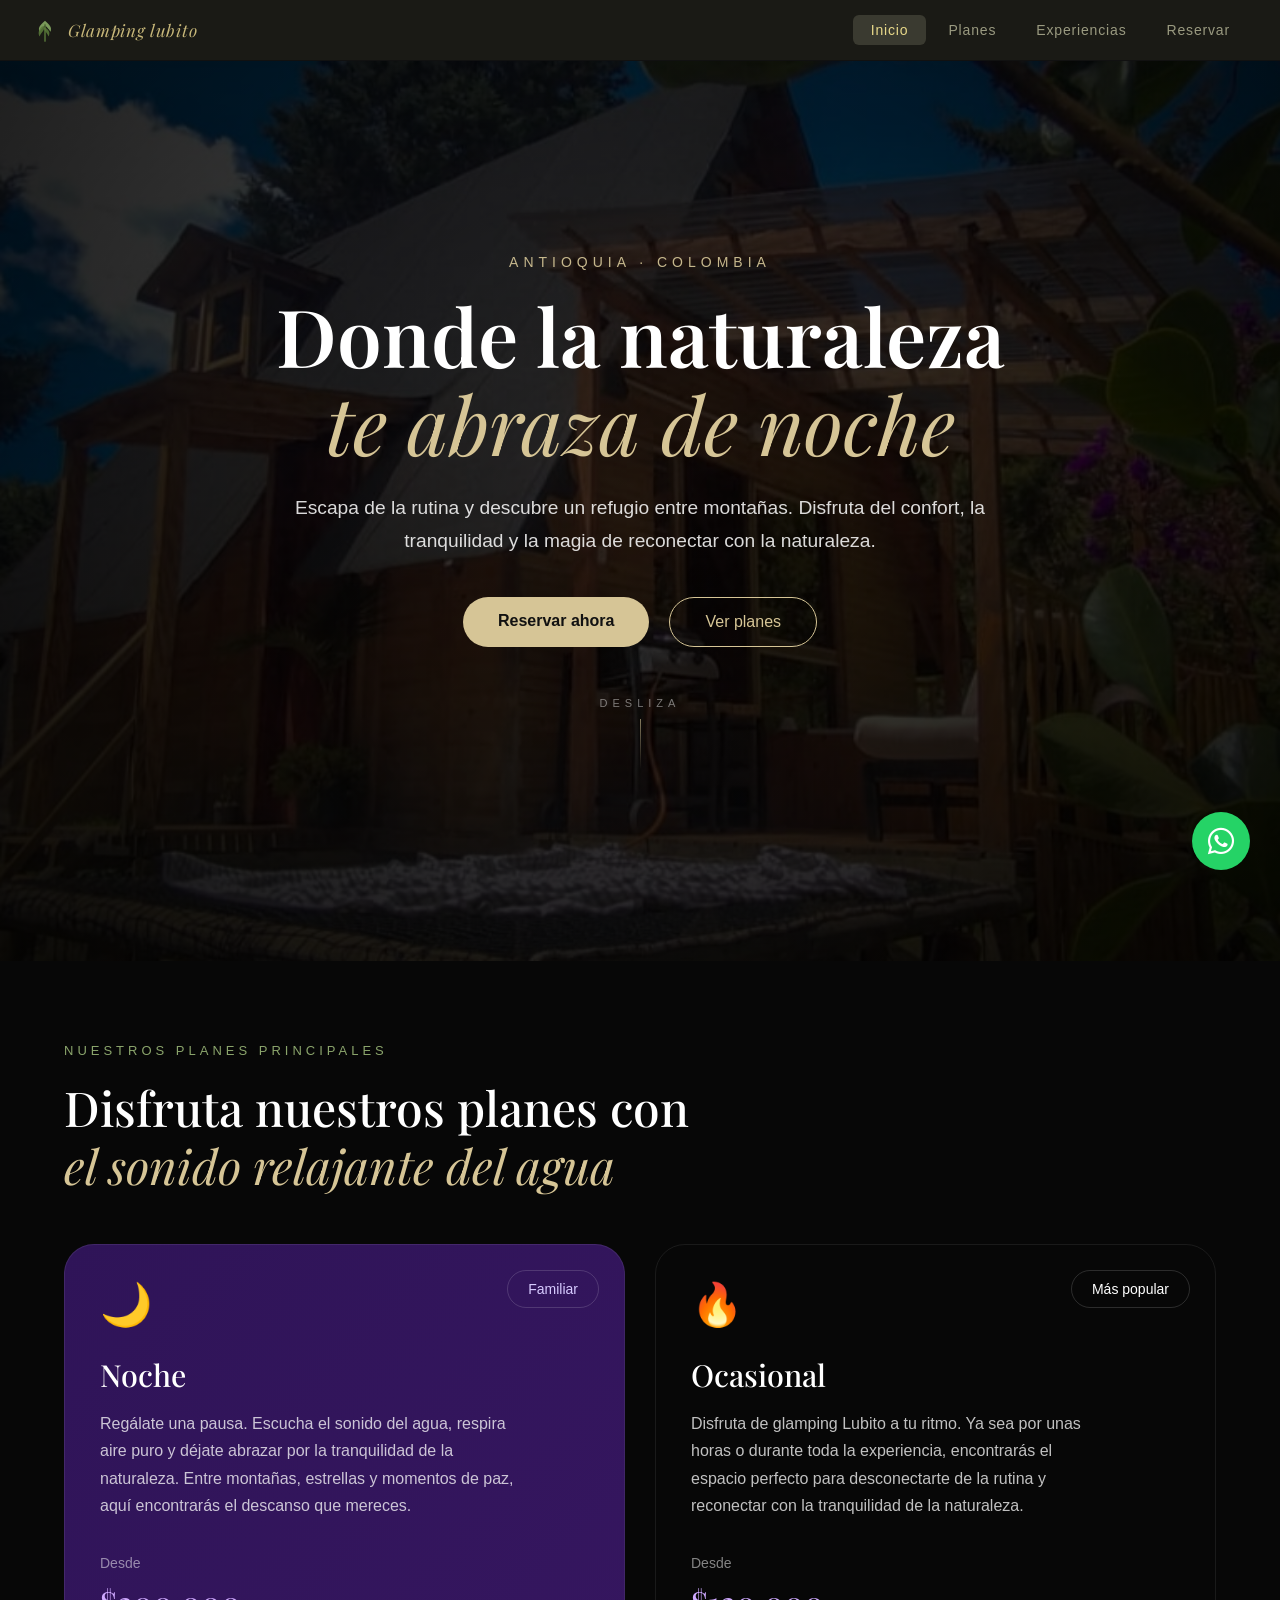
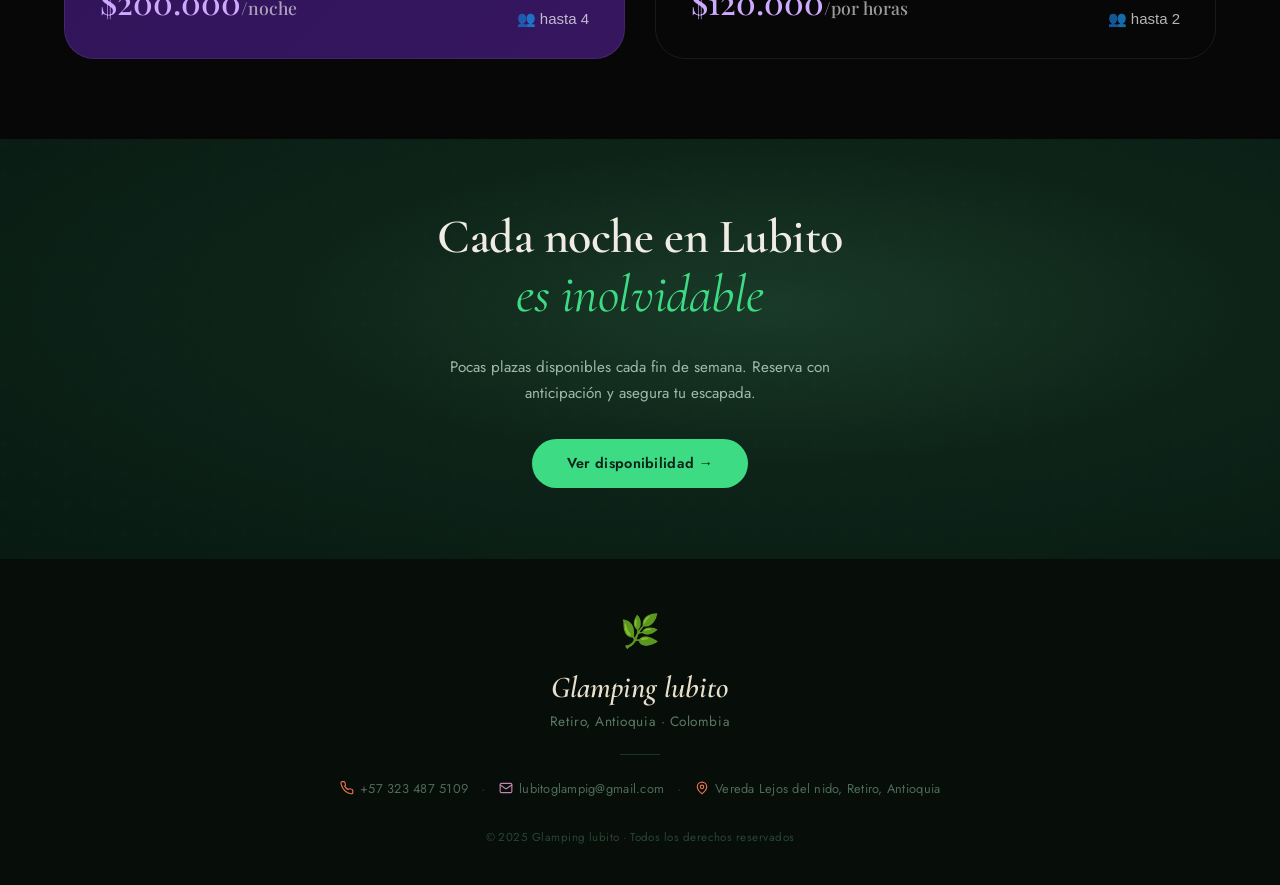
==== index.html @ c28bb659 "first commit" ====
<!DOCTYPE html>
<html lang="es">
<head>
    <meta charset="UTF-8">
    <meta name="viewport" content="width=device-width, initial-scale=1.0">
    <title>Glamping Lubito</title>
    <meta name="description" content="Glamping Lubito — Vive una experiencia única en medio del bosque en Retiro, Antioquia. Domos, cabañas y naturaleza a 40 minutos de Medellín.">
    <!--CSS-->
    <link rel="stylesheet" href="/Principal/style.css">
    <!---Favicon-->
    <link rel="icon" href="IMG/Logo.jpeg" type="image/x-icon">
    <!-- ICONOS -->
    <link rel="stylesheet"
        href="https://cdnjs.cloudflare.com/ajax/libs/font-awesome/6.5.1/css/all.min.css">
    <!-- FUENTES -->
    <link href="https://fonts.googleapis.com/css2?family=Playfair+Display:wght@400;500;600;700&family=Cormorant+Garamond:ital,wght@0,400;0,600;1,400;1,600&family=Jost:wght@400;600&display=swap" rel="stylesheet">
</head>
<body>
    <!-- NAVBAR -->
    <nav class="navbar">
        <a href="#" class="brand">
            <svg width="26" height="26" viewBox="0 0 28 28" fill="none" xmlns="http://www.w3.org/2000/svg">
                <path d="M14 4 C10 8, 6 10, 8 16 C10 12, 13 11, 14 8 C15 11, 18 12, 20 16 C22 10, 18 8, 14 4Z" fill="#7a9a5a"/>
                <path d="M11 10 C8 13, 6 16, 8 21 C10 17, 12 16, 13 13 C14 16, 16 17, 18 21 C20 16, 18 13, 11 10Z" fill="#5a7a3a" opacity="0.85"/>
                <line x1="14" y1="8" x2="14" y2="26" stroke="#5a7a3a" stroke-width="1.5" stroke-linecap="round"/>
            </svg>
            <span class="brand-name">Glamping lubito</span>
        </a>

        <ul class="nav-links">
            <li><a href="#" class="active">Inicio</a></li>
            <li><a href="/planes.html">Planes</a></li>
            <li><a href="#">Experiencias</a></li>
            <li><a href="/reservas.html">Reservar</a></li>
        </ul>

        <button class="hamburger" id="ham" aria-label="Abrir menú">
            <span></span>
            <span></span>
            <span></span>
        </button>
    </nav>

    <!-- MENÚ MOBILE -->
    <div class="mobile-menu" id="mobileMenu">
        <ul>
            <li><a href="#" class="active">Inicio</a></li>
            <li><a href="/planes.html">Planes</a></li>
            <li><a href="#">Experiencias</a></li>
            <li><a href="/reservas.html">Reservar</a></li>
        </ul>
    </div>

    <!-- HERO -->
    <section class="hero">
        <div class="overlay"></div>
        <div class="hero-content">
            <span class="ubicacion">ANTIOQUIA · COLOMBIA</span>

            <h1>
                Donde la naturaleza
                <span>te abraza de noche</span>
            </h1>

            <p>
                Escapa de la rutina y descubre un refugio entre montañas. 
                Disfruta del confort, la tranquilidad y la magia de reconectar con la naturaleza.
            </p>

            <div class="hero-buttons">
                <a href="/reservas.html" class="btn-primary">Reservar ahora</a>
                <a href="/planes.html" class="btn-secondary">Ver planes</a>
            </div>

            <div class="scroll">
                <span class="scroll-label">DESLIZA</span>
                <div class="scroll-line"></div>
            </div>
        </div>
    </section>

    <!-- STATS -->
    <!--<section class="stats">
        <div class="stat-item">
            <div class="stat-number">40</div>
            <div class="stat-label">hectáreas</div>
            <div class="stat-sub">de bosque nativo</div>
        </div>
        <div class="stat-item">
            <div class="stat-number">2</div>
            <div class="stat-label">Planes</div>
            <div class="stat-sub">únicos y exclusivos</div>
        </div>
        <div class="stat-item">
            <div class="stat-number">200+</div>
            <div class="stat-label">especies</div>
            <div class="stat-sub">de aves y flora</div>
        </div>
        <div class="stat-item">
            <div class="stat-number">5<span class="stat-star">★</span></div>
            <div class="stat-label">calificación</div>
            <div class="stat-sub">en Google</div>
        </div>
    </section>-->

    <!-- PLANES -->
    <section class="planes">
        <div class="planes-header">
            <span>NUESTROS PLANES PRINCIPALES</span>

            <h2>
                Disfruta nuestros planes con<br>
                <em>el sonido relajante del agua</em>
            </h2>
        </div>

        <div class="cards-planes">

            <!-- Noche -->
            <div class="card card-noche">
                <div class="badge">Familiar</div>

                <div class="icono">🌙</div>

                <h3>Noche</h3>

                <p>
                    Regálate una pausa. Escucha el sonido del agua, respira aire puro y déjate abrazar por la tranquilidad de la naturaleza. Entre montañas, estrellas y momentos de paz, aquí encontrarás el descanso que mereces.
                </p>

                <div class="precio">
                    <span>Desde</span>
                    <h4>$200.000<span>/noche</span></h4>
                </div>

                <div class="capacidad">
                    👥 hasta 4
                </div>
            </div>

            <!-- Ocasional -->
            <div class="card card-ocasional">
                <div class="badge">Más popular</div>

                <div class="icono">🔥</div>

                <h3>Ocasional</h3>

                <p>
                    Disfruta de glamping Lubito a tu ritmo. Ya sea por unas horas o durante toda la experiencia, encontrarás el espacio perfecto para desconectarte de la rutina y reconectar con la tranquilidad de la naturaleza.
                </p>

                <div class="precio">
                    <span>Desde</span>
                    <h4>$120.000<span>/por horas</span></h4>
                </div>

                <div class="capacidad">
                    👥 hasta 2
                </div>
            </div>

        </div>
    </section>

    <section class="lubito-hero">
        <div class="lubito-content">
            <h2 class="lubito-title">
                Cada noche en Lubito
                <span class="lubito-italic">es inolvidable</span>
            </h2>
            <p class="lubito-sub">
                Pocas plazas disponibles cada fin de semana. Reserva con anticipación y asegura tu escapada.
            </p>
            <a href="#" class="lubito-btn">Ver disponibilidad →</a>
        </div>
    </section>

    <!-- WHATSAPP -->
    <a href="https://wa.me/573234875109" target="_blank" class="whatsapp-flotante">
        <i class="fa-brands fa-whatsapp"></i>
    </a>

    <!-- FOOTER -->
    <footer class="lubito-footer">
        <div class="footer-content">

            <div class="footer-icon">🌿</div>

            <div class="footer-brand">
                <span class="footer-logo">Glamping lubito</span>
                <p class="footer-location">Retiro, Antioquia · Colombia</p>
            </div>

            <div class="footer-divider"></div>

            <div class="footer-contact">
                <a href="tel:+573234875109" class="contact-item">
                    <svg width="14" height="14" viewBox="0 0 24 24" fill="none" stroke="#e8734a" stroke-width="2" stroke-linecap="round" stroke-linejoin="round">
                        <path d="M22 16.92v3a2 2 0 0 1-2.18 2 19.79 19.79 0 0 1-8.63-3.07A19.5 19.5 0 0 1 4.69 12 19.79 19.79 0 0 1 1.61 3.41 2 2 0 0 1 3.6 1.21h3a2 2 0 0 1 2 1.72c.127.96.361 1.903.7 2.81a2 2 0 0 1-.45 2.11L7.91 8.77a16 16 0 0 0 6 6l.92-.92a2 2 0 0 1 2.11-.45c.907.339 1.85.573 2.81.7A2 2 0 0 1 21.73 16z"/>
                    </svg>
                    +57 323 487 5109
                </a>
                <span class="contact-dot">·</span>
                <a href="mailto:hola@lubito.co" class="contact-item">
                    <svg width="14" height="14" viewBox="0 0 24 24" fill="none" stroke="#c084b0" stroke-width="2" stroke-linecap="round" stroke-linejoin="round">
                        <rect x="2" y="4" width="20" height="16" rx="2"/><path d="m22 7-8.97 5.7a1.94 1.94 0 0 1-2.06 0L2 7"/>
                    </svg>
                    lubitoglampig@gmail.com
                </a>
                <span class="contact-dot">·</span>
                <span class="contact-item">
                    <svg width="14" height="14" viewBox="0 0 24 24" fill="none" stroke="#e8734a" stroke-width="2" stroke-linecap="round" stroke-linejoin="round">
                        <path d="M20 10c0 6-8 12-8 12S4 16 4 10a8 8 0 1 1 16 0z"/><circle cx="12" cy="10" r="3"/>
                    </svg>
                    Vereda Lejos del nido, Retiro, Antioquia
                </span>
            </div>

            <p class="footer-copy">© 2025 Glamping lubito · Todos los derechos reservados</p>

        </div>
    </footer>

    <script src="/Principal/script.js"></script>

</body>
</html>
---- Principal/style.css ----
* { margin: 0; padding: 0; box-sizing: border-box; }

body {
    background: #111;
    font-family: 'Trebuchet MS', sans-serif;
}

/* ── NAVBAR ── */
.navbar {
    background: #1a1a15;
    display: flex;
    align-items: center;
    justify-content: space-between;
    padding: 0 2rem;
    height: 60px;
    position: relative;
    z-index: 100;
}

.brand {
    display: flex;
    align-items: center;
    gap: 10px;
    text-decoration: none;
}

.brand-name {
    color: #c8b87a;
    font-family: 'Playfair Display', serif;
    font-style: italic;
    font-size: 17px;
    letter-spacing: 0.04em;
}

.nav-links {
    display: flex;
    align-items: center;
    gap: 4px;
    list-style: none;
}

.nav-links a {
    color: #9a9a80;
    text-decoration: none;
    padding: 7px 18px;
    font-size: 14px;
    letter-spacing: 0.06em;
    border-radius: 6px;
    display: inline-block;
    transition: color 0.2s;
}

.nav-links a.active {
    background: #3a3a30;
    color: #e8d98a;
}

.nav-links a:hover { color: #e8d98a; }

.hamburger {
    display: none;
    flex-direction: column;
    justify-content: center;
    gap: 5px;
    cursor: pointer;
    padding: 6px;
    background: none;
    border: none;
}

.hamburger span {
    display: block;
    width: 22px;
    height: 2px;
    background: #c8b87a;
    border-radius: 2px;
    transition: all 0.3s ease;
    transform-origin: center;
}

.hamburger.open span:nth-child(1) { transform: translateY(7px) rotate(45deg); }
.hamburger.open span:nth-child(2) { opacity: 0; transform: scaleX(0); }
.hamburger.open span:nth-child(3) { transform: translateY(-7px) rotate(-45deg); }

.mobile-menu {
    background: #1a1a15;
    border-top: 1px solid #2e2e22;
    overflow: hidden;
    max-height: 0;
    opacity: 0;
    transition: max-height 0.35s ease, opacity 0.3s ease;
    position: relative;
    z-index: 99;
}

.mobile-menu.open { max-height: 300px; opacity: 1; }

.mobile-menu ul {
    list-style: none;
    padding: 8px 1.5rem 16px;
    display: flex;
    flex-direction: column;
    gap: 2px;
}

.mobile-menu a {
    color: #9a9a80;
    text-decoration: none;
    font-size: 15px;
    letter-spacing: 0.06em;
    padding: 10px 14px;
    border-radius: 6px;
    display: block;
    transition: color 0.2s, background 0.2s;
}

.mobile-menu a.active { background: #3a3a30; color: #e8d98a; }
.mobile-menu a:hover { color: #e8d98a; background: #2a2a1f; }

@media (max-width: 520px) {
    .nav-links { display: none; }
    .hamburger { display: flex; }
}

/* ── HERO ── */
.hero {
    position: relative;
    width: 100%;
    height: 100vh;
    background-image:
        linear-gradient(rgba(0,0,0,0.55), rgba(0,0,0,0.70)),
        url("IMG/Fondo.jpeg");
    background-size: cover;
    background-position: center;
    background-repeat: no-repeat;
    display: flex;
    align-items: center;
    justify-content: center;
    text-align: center;
    overflow: hidden;
}

.overlay {
    position: absolute;
    inset: 0;
    background: radial-gradient(circle at center, rgba(0,0,0,0.15), rgba(0,0,0,0.7));
}

.hero-content {
    position: relative;
    z-index: 2;
    max-width: 900px;
    padding: 20px;
}

.ubicacion {
    color: #c6b88d;
    letter-spacing: 5px;
    font-size: 14px;
}

.hero h1 {
    color: #fff;
    font-size: 5rem;
    font-family: "Playfair Display", serif;
    font-weight: 600;
    margin: 20px 0;
    line-height: 1.1;
}

.hero h1 span {
    display: block;
    color: #d6c596;
    font-style: italic;
    font-weight: 400;
}

.hero p {
    color: rgba(255,255,255,.85);
    font-size: 1.2rem;
    max-width: 700px;
    margin: 25px auto;
    line-height: 1.7;
}

.hero-buttons {
    margin-top: 40px;
    display: flex;
    justify-content: center;
    gap: 20px;
    flex-wrap: wrap;
}

.btn-primary {
    background: #d6c596;
    color: #111;
    padding: 15px 35px;
    border-radius: 50px;
    text-decoration: none;
    font-weight: 600;
    transition: .3s;
}

.btn-primary:hover { transform: translateY(-3px); }

.btn-secondary {
    border: 1px solid #d6c596;
    color: #d6c596;
    padding: 15px 35px;
    border-radius: 50px;
    text-decoration: none;
    transition: .3s;
}

.btn-secondary:hover { background: rgba(214,197,150,.15); }

/* ── DESLIZA ── */
.scroll {
    margin-top: 50px;
    display: flex;
    flex-direction: column;
    align-items: center;
    gap: 10px;
}

.scroll-label {
    color: rgba(255,255,255,.45);
    letter-spacing: 5px;
    font-size: 11px;
}

.scroll-line {
    width: 1px;
    height: 50px;
    background: linear-gradient(to bottom, rgba(214,197,150,0.6), rgba(214,197,150,0));
    animation: scrollPulse 2s ease-in-out infinite;
}

@keyframes scrollPulse {
    0%   { opacity: 0.3; transform: scaleY(0.8) translateY(-4px); }
    50%  { opacity: 1;   transform: scaleY(1)   translateY(0px); }
    100% { opacity: 0.3; transform: scaleY(0.8) translateY(-4px); }
}

@media (max-width: 768px) {
    .hero h1 { font-size: 3rem; }
    .hero p { font-size: 1rem; }
    .hero-buttons { flex-direction: column; align-items: center; }
}

/* ── STATS ── */
.stats {
    background: #131310;
    display: grid;
    grid-template-columns: repeat(4, 1fr);
    border-top: 1px solid #2a2a20;
}

.stat-item {
    padding: 3rem 2rem;
    text-align: center;
    border-right: 1px solid #2a2a20;
    transition: background 0.25s;
}

.stat-item:last-child { border-right: none; }
.stat-item:hover { background: #1a1a14; }

.stat-number {
    font-family: 'Playfair Display', serif;
    font-size: 3.2rem;
    font-weight: 400;
    color: #c8aa5a;
    line-height: 1;
    margin-bottom: 10px;
}

.stat-star { font-size: 2rem; }

.stat-label {
    font-size: 15px;
    color: #c8c0a0;
    letter-spacing: 0.04em;
    margin-bottom: 6px;
}

.stat-sub {
    font-size: 12px;
    color: #686858;
    letter-spacing: 0.03em;
}

@media (max-width: 640px) {
    .stats {
        grid-template-columns: repeat(2, 1fr);
    }
    .stat-item:nth-child(2) { border-right: none; }
    .stat-item:nth-child(1),
    .stat-item:nth-child(2) { border-bottom: 1px solid #2a2a20; }
}

/* ── WHATSAPP ── */
.whatsapp-flotante {
    position: fixed;
    bottom: 30px;
    right: 30px;
    width: 58px;
    height: 58px;
    background: #25d366;
    color: white;
    border-radius: 50%;
    display: flex;
    align-items: center;
    justify-content: center;
    font-size: 30px;
    text-decoration: none;
    z-index: 9999;
    transition: transform 0.3s, box-shadow 0.3s;
    animation: waPulse 2s infinite;
}

.whatsapp-flotante:hover {
    transform: scale(1.12);
    box-shadow: 0 6px 24px rgba(37,211,102,0.6);
}

@keyframes waPulse {
    0%   { box-shadow: 0 0 0 0 rgba(37,211,102,0.5); }
    70%  { box-shadow: 0 0 0 14px rgba(37,211,102,0); }
    100% { box-shadow: 0 0 0 0 rgba(37,211,102,0); }
}

/* ── PLANES ── */
.planes {
    background: #070707;
    padding: 80px 5%;
}

.planes-header {
    margin-bottom: 50px;
}

.planes-header span {
    color: #8ba56c;
    letter-spacing: 4px;
    font-size: 13px;
    text-transform: uppercase;
}

.planes-header h2 {
    margin-top: 20px;
    color: white;
    font-size: 3rem;
    font-family: "Playfair Display", serif;
    font-weight: 500;
    line-height: 1.2;
}

.planes-header h2 em {
    color: #d6c596;
    font-style: italic;
    font-weight: 400;
}

.cards-planes {
    display: grid;
    grid-template-columns: repeat(2, 1fr);
    gap: 30px;
}

.card {
    position: relative;
    padding: 35px;
    min-height: 320px;
    border-radius: 30px;
    border: 1px solid rgba(255,255,255,.08);
    overflow: hidden;
}

.card-noche {
    background: linear-gradient(135deg, #2f1458, #35165f);
}

.card-ocasional {
    background: linear-gradient(135deg, rgb(83, 11, 11));
}

.badge {
    position: absolute;
    top: 25px;
    right: 25px;
    padding: 10px 20px;
    border-radius: 30px;
    border: 1px solid rgba(255,255,255,.15);
    color: #d7cbff;
    font-size: 14px;
}

.card-ocasional .badge { color: white; }

.icono {
    font-size: 42px;
    margin-bottom: 25px;
}

.card h3 {
    color: white;
    font-family: "Playfair Display", serif;
    font-size: 1.9rem;
    font-weight: 500;
    margin-bottom: 15px;
}

.card p {
    color: rgba(255,255,255,.75);
    font-size: 1rem;
    line-height: 1.7;
    max-width: 420px;
}

.precio { margin-top: 35px; }

.precio > span {
    color: rgba(255,255,255,.5);
    font-size: 14px;
}

.precio h4 {
    margin-top: 8px;
    font-family: "Playfair Display", serif;
    font-size: 2rem;
    font-weight: 500;
    color: #cfa9ff;
}

.card-bosque .precio h4 { color: #35ff86; }

.precio h4 span {
    font-size: 1.1rem;
    color: rgba(255,255,255,.6);
}

.capacidad {
    position: absolute;
    right: 35px;
    bottom: 30px;
    color: rgba(255,255,255,.7);
    font-size: 15px;
    font-weight: 500;
}

@media (max-width: 992px) {
    .cards-planes { grid-template-columns: 1fr; }
    .planes-header h2 { font-size: 2.4rem; }
}

@media (max-width: 768px) {
    .planes { padding: 60px 20px; }
    .planes-header h2 { font-size: 2rem; }
    .card { padding: 25px; min-height: auto; }
    .card h3 { font-size: 1.6rem; }
    .precio h4 { font-size: 1.7rem; }
    .capacidad { position: static; margin-top: 20px; }
}

/* ── LUBITO HERO ── */
.lubito-hero {
    background: radial-gradient(ellipse at 60% 40%, #1a3a28 0%, #0d2318 45%, #081a12 100%);
    min-height: 420px;
    display: flex;
    align-items: center;
    justify-content: center;
    text-align: center;
    padding: 4rem 2rem;
    position: relative;
    overflow: hidden;
}

.lubito-hero::before {
    content: '';
    position: absolute;
    inset: 0;
    background-image: url("data:image/svg+xml,%3Csvg width='60' height='60' viewBox='0 0 60 60' xmlns='http://www.w3.org/2000/svg'%3E%3Cg fill='none' fill-rule='evenodd'%3E%3Cg fill='%2300ff88' fill-opacity='0.02'%3E%3Cpath d='M36 34v-4h-2v4h-4v2h4v4h2v-4h4v-2h-4zm0-30V0h-2v4h-4v2h4v4h2V6h4V4h-4zM6 34v-4H4v4H0v2h4v4h2v-4h4v-2H6zM6 4V0H4v4H0v2h4v4h2V6h4V4H6z'/%3E%3C/g%3E%3C/g%3E%3C/svg%3E");
    opacity: 0.4;
}

.lubito-content {
    position: relative;
    z-index: 1;
    max-width: 560px;
    animation: fadeUp 0.8s ease both;
}

@keyframes fadeUp {
    from { opacity: 0; transform: translateY(20px); }
    to   { opacity: 1; transform: translateY(0); }
}

.lubito-title {
    font-family: 'Cormorant Garamond', serif;
    font-size: clamp(2rem, 5vw, 3rem);
    font-weight: 600;
    color: #f0ece3;
    margin: 0 0 0.1em;
    line-height: 1.15;
    letter-spacing: -0.01em;
}

.lubito-italic {
    font-family: 'Cormorant Garamond', serif;
    font-style: italic;
    font-weight: 400;
    color: #3ddc84;
    display: block;
    font-size: clamp(2.2rem, 5.5vw, 3.3rem);
    margin-bottom: 0.6em;
    line-height: 1.1;
}

.lubito-sub {
    font-family: 'Jost', sans-serif;
    font-size: 0.95rem;
    font-weight: 400;
    color: #9dbba8;
    line-height: 1.7;
    margin: 0 auto 2rem;
    max-width: 400px;
}

.lubito-btn {
    display: inline-block;
    font-family: 'Jost', sans-serif;
    font-weight: 600;
    font-size: 0.9rem;
    letter-spacing: 0.02em;
    color: #0d2318;
    background: #3ddc84;
    border: none;
    padding: 0.9rem 2.2rem;
    border-radius: 999px;
    cursor: pointer;
    transition: background 0.2s ease, transform 0.15s ease;
    text-decoration: none;
}

.lubito-btn:hover {
    background: #5fe99d;
    transform: scale(1.03);
}

.lubito-btn:active { transform: scale(0.98); }

/* ── FOOTER ── */
.lubito-footer {
    background: #070d09;
    padding: 3.5rem 2rem 2.5rem;
    font-family: 'Jost', sans-serif;
}

.footer-content {
    max-width: 680px;
    margin: 0 auto;
    display: flex;
    flex-direction: column;
    align-items: center;
    gap: 1.4rem;
    text-align: center;
}

.footer-icon {
    font-size: 2rem;
    line-height: 1;
}

.footer-logo {
    font-family: 'Cormorant Garamond', serif;
    font-style: italic;
    font-size: 1.9rem;
    font-weight: 600;
    color: #e8e0cc;
    display: block;
    margin-bottom: 0.3rem;
}

.footer-location {
    font-size: 0.85rem;
    color: #5a7a65;
    letter-spacing: 0.04em;
}

.footer-divider {
    width: 40px;
    height: 1px;
    background: #1a3228;
}

.footer-contact {
    display: flex;
    align-items: center;
    gap: 0.8rem;
    flex-wrap: wrap;
    justify-content: center;
}

.contact-item {
    display: inline-flex;
    align-items: center;
    gap: 0.4rem;
    font-size: 0.8rem;
    color: #4d6b58;
    text-decoration: none;
    transition: color 0.2s ease;
    letter-spacing: 0.02em;
}

.contact-item:hover { color: #9dbba8; }

.contact-dot {
    color: #1a3228;
    font-size: 1rem;
}

.footer-copy {
    font-size: 0.72rem;
    color: #2a4535;
    letter-spacing: 0.04em;
    margin-top: 0.4rem;
}
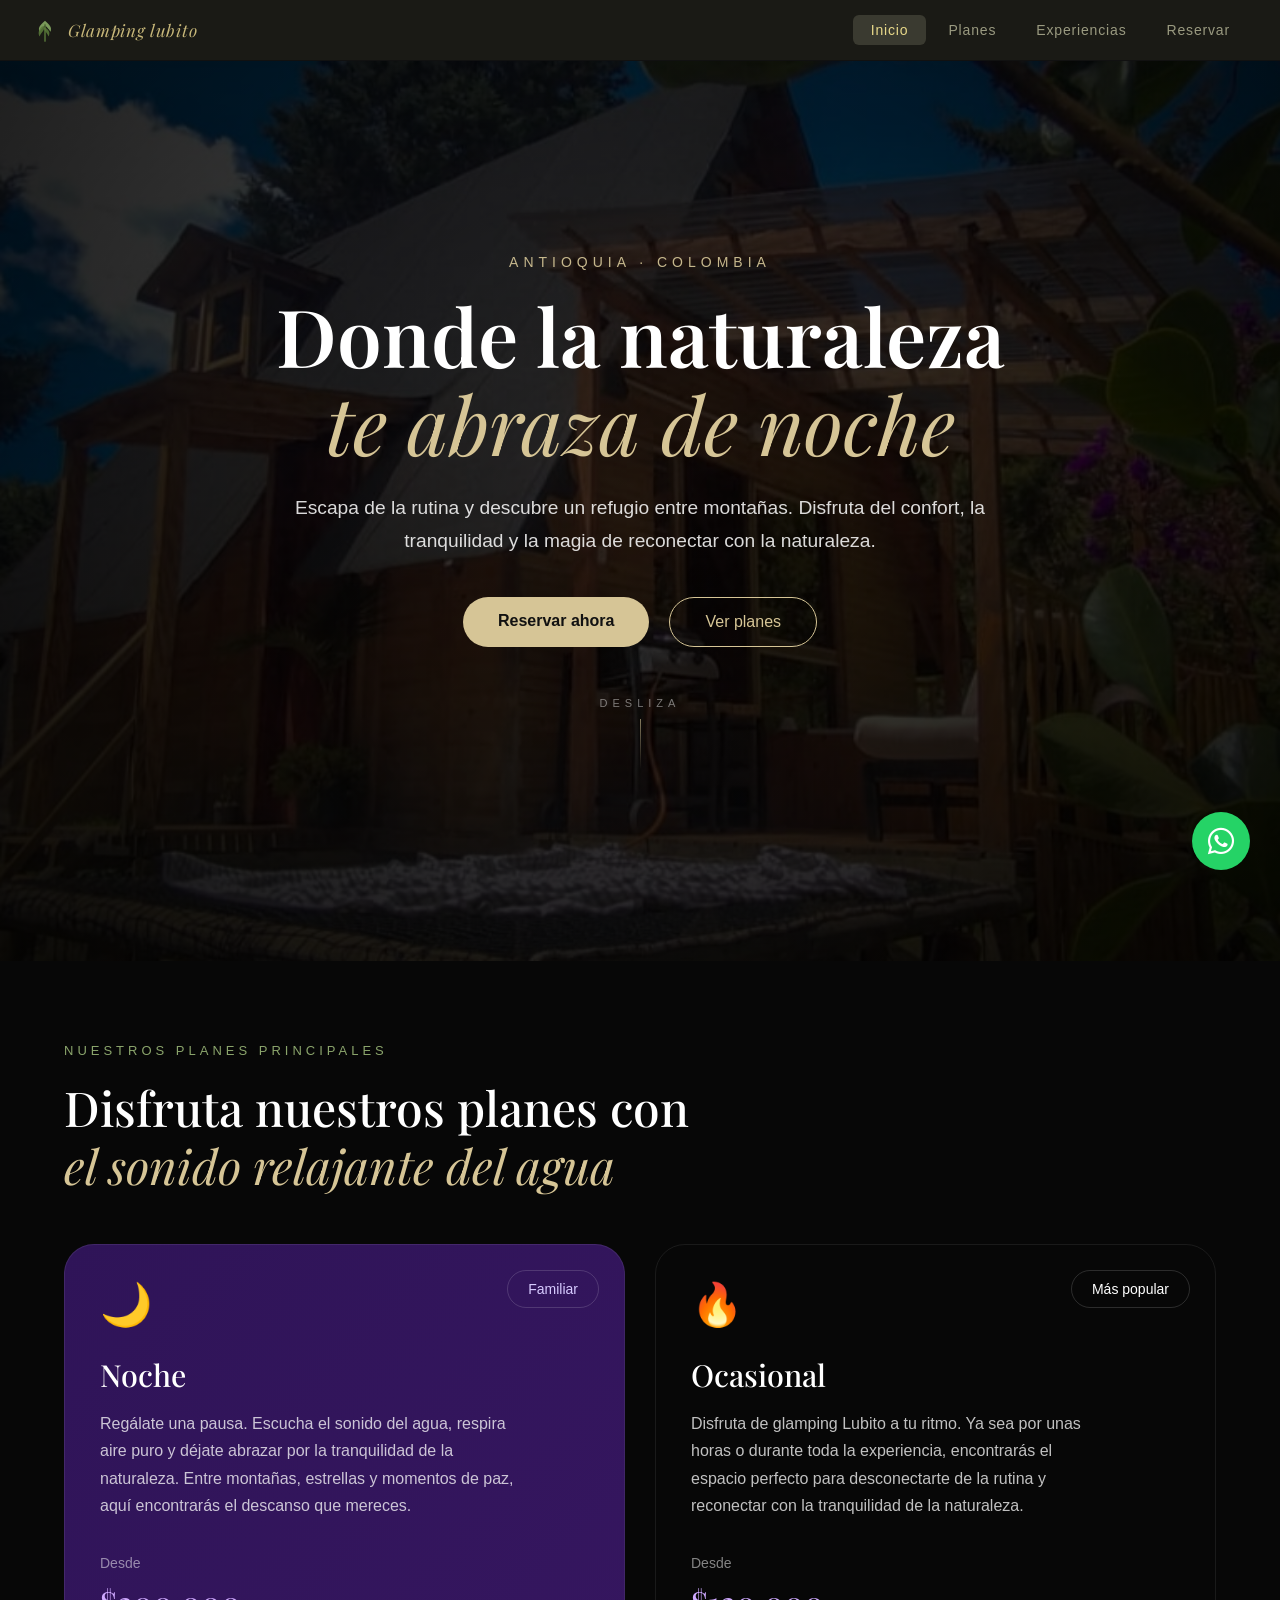
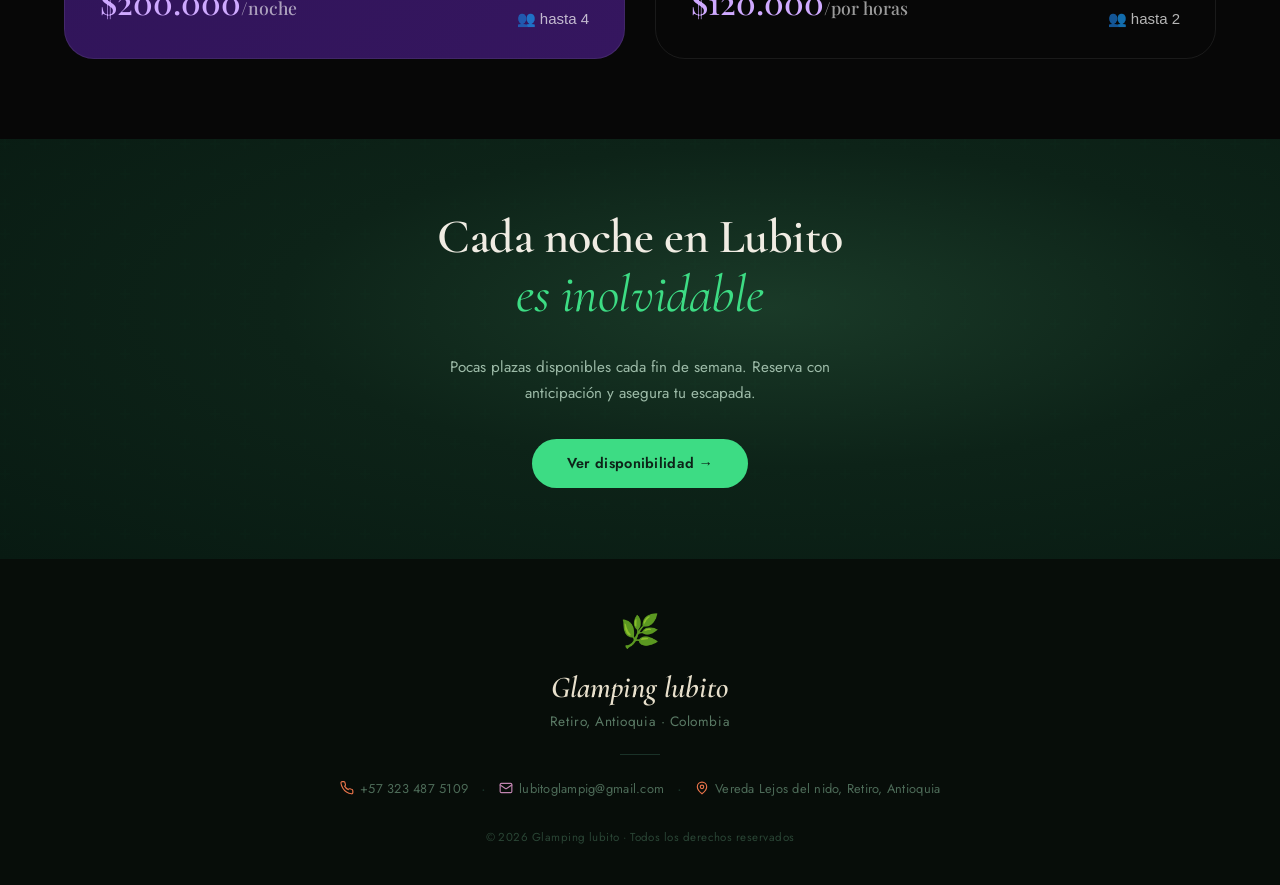
==== commit c6a75191: "actualizado" ====
--- a/index.html
+++ b/index.html
@@ -8,7 +8,7 @@
     <!--CSS-->
     <link rel="stylesheet" href="/Principal/style.css">
     <!---Favicon-->
-    <link rel="icon" href="IMG/Logo.jpeg" type="image/x-icon">
+    <link rel="icon" href="/Assets/Imagenes/Logo.jpeg" type="image/x-icon">
     <!-- ICONOS -->
     <link rel="stylesheet"
         href="https://cdnjs.cloudflare.com/ajax/libs/font-awesome/6.5.1/css/all.min.css">
@@ -28,9 +28,9 @@
         </a>
 
         <ul class="nav-links">
-            <li><a href="#" class="active">Inicio</a></li>
+            <li><a href="/index.html" class="active">Inicio</a></li>
             <li><a href="/planes.html">Planes</a></li>
-            <li><a href="#">Experiencias</a></li>
+            <li><a href="/experencias.html">Experiencias</a></li>
             <li><a href="/reservas.html">Reservar</a></li>
         </ul>
 
@@ -44,9 +44,9 @@
     <!-- MENÚ MOBILE -->
     <div class="mobile-menu" id="mobileMenu">
         <ul>
-            <li><a href="#" class="active">Inicio</a></li>
+            <li><a href="/index.html" class="active">Inicio</a></li>
             <li><a href="/planes.html">Planes</a></li>
-            <li><a href="#">Experiencias</a></li>
+            <li><a href="/experencias.html">Experiencias</a></li>
             <li><a href="/reservas.html">Reservar</a></li>
         </ul>
     </div>
@@ -172,7 +172,7 @@
             <p class="lubito-sub">
                 Pocas plazas disponibles cada fin de semana. Reserva con anticipación y asegura tu escapada.
             </p>
-            <a href="#" class="lubito-btn">Ver disponibilidad →</a>
+            <a href="/reservas.html" class="lubito-btn">Ver disponibilidad →</a>
         </div>
     </section>
 
@@ -202,7 +202,7 @@
                     +57 323 487 5109
                 </a>
                 <span class="contact-dot">·</span>
-                <a href="mailto:hola@lubito.co" class="contact-item">
+                <a href="lubitoglampig@gmail.com" class="contact-item">
                     <svg width="14" height="14" viewBox="0 0 24 24" fill="none" stroke="#c084b0" stroke-width="2" stroke-linecap="round" stroke-linejoin="round">
                         <rect x="2" y="4" width="20" height="16" rx="2"/><path d="m22 7-8.97 5.7a1.94 1.94 0 0 1-2.06 0L2 7"/>
                     </svg>
@@ -217,7 +217,7 @@
                 </span>
             </div>
 
-            <p class="footer-copy">© 2025 Glamping lubito · Todos los derechos reservados</p>
+            <p class="footer-copy">© 2026 Glamping lubito · Todos los derechos reservados</p>
 
         </div>
     </footer>
